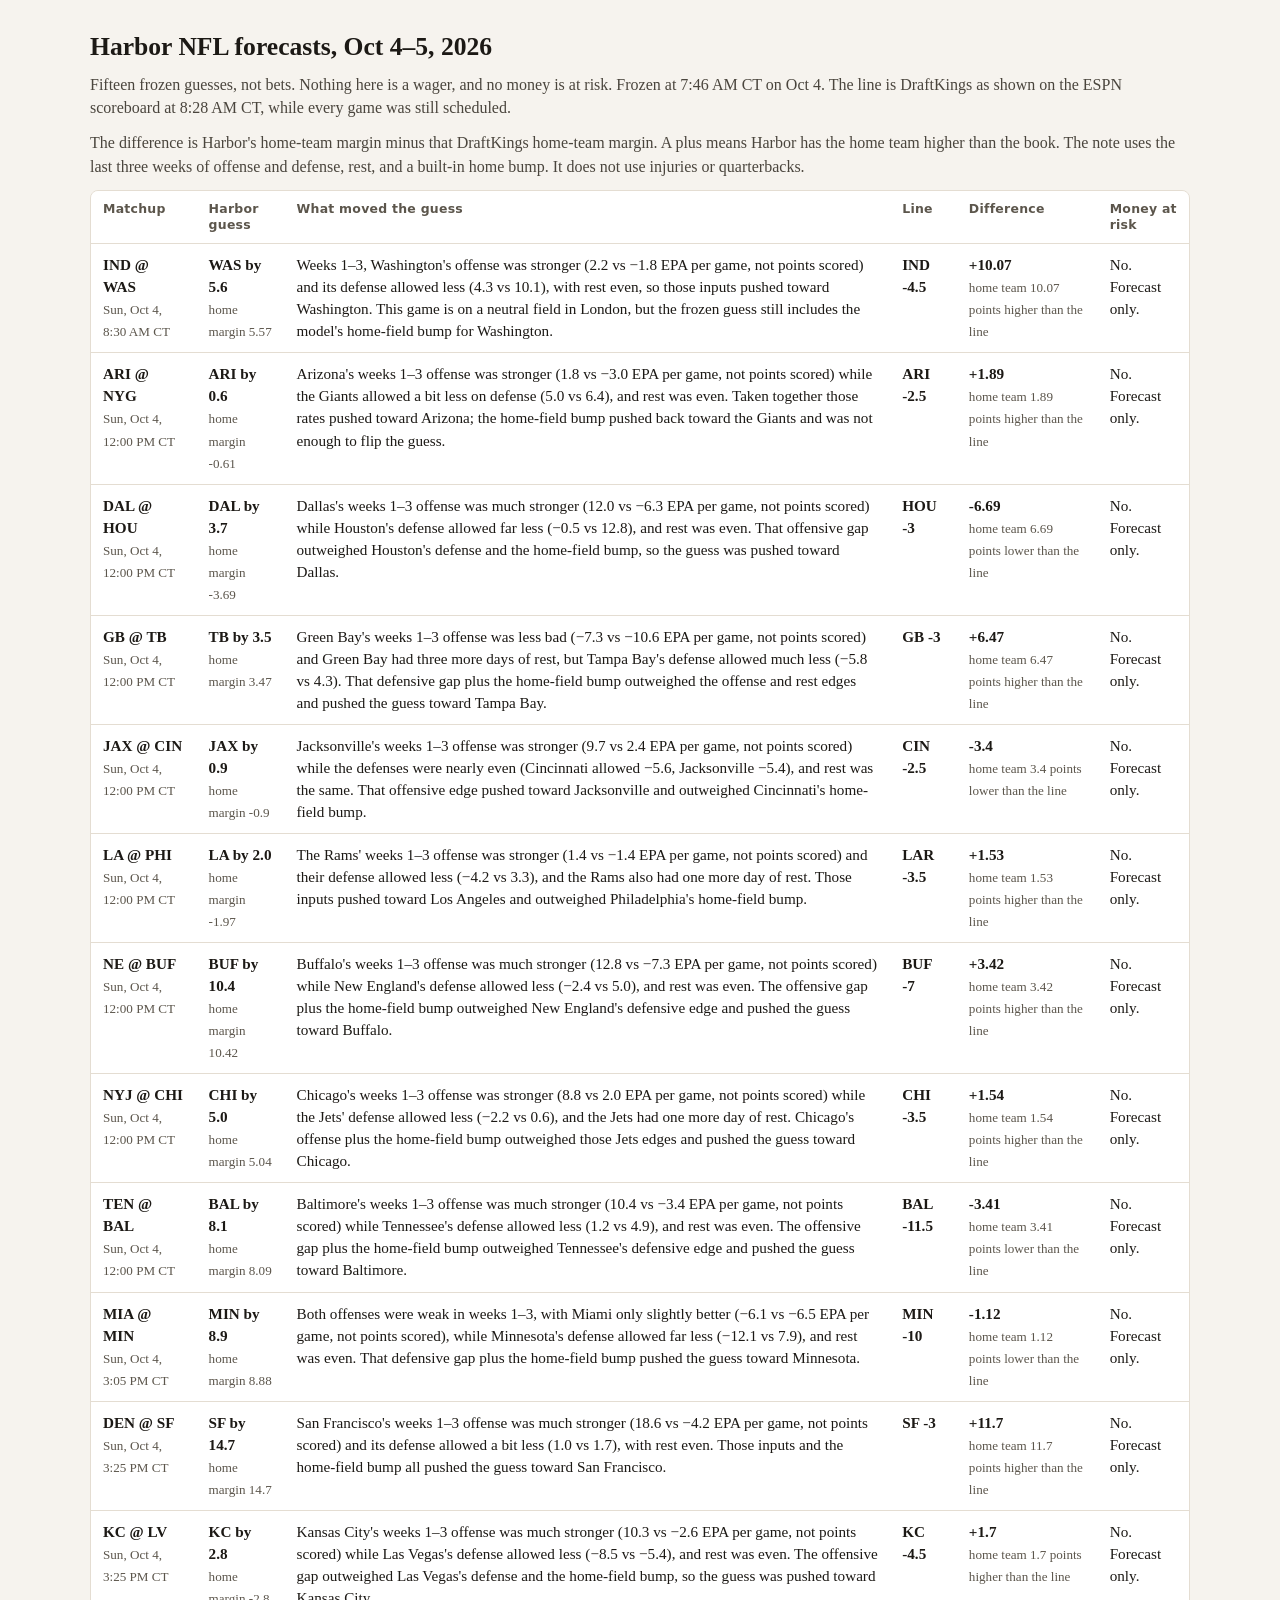
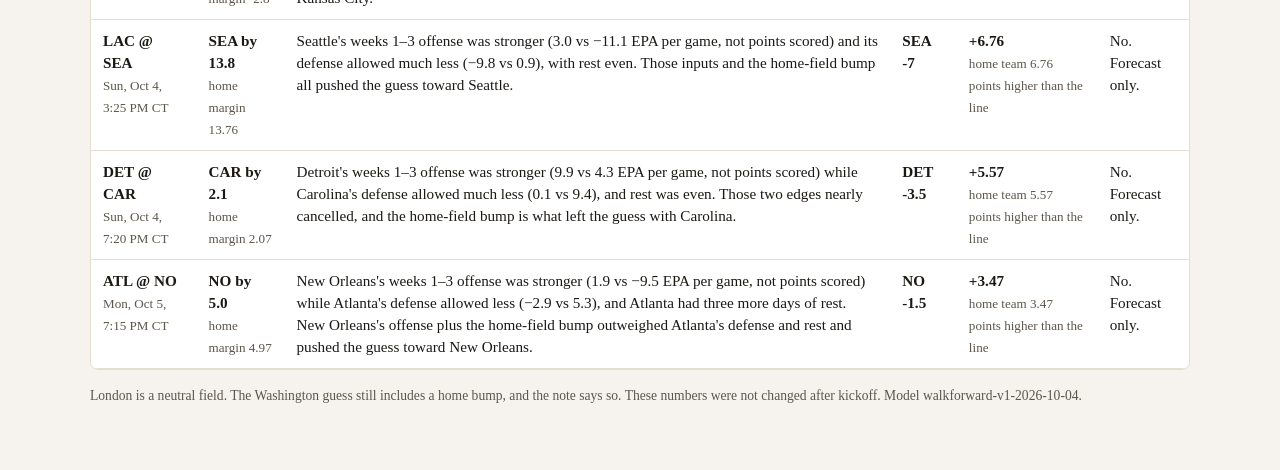
==== public/nfl-forecasts-2026-10-04.html @ 03a03432 "Publish a public copy of the Oct 4 NFL forecast table. The operating desk stays behind sign-in. This" ====
<!DOCTYPE html>
<html lang="en">
<head>
<meta charset="utf-8">
<meta name="viewport" content="width=device-width, initial-scale=1">
<title>Harbor NFL forecasts, Oct 4–5, 2026</title>
<style>
  :root { color-scheme: light; }
  body { margin: 0; font: 16px/1.45 Georgia, "Iowan Old Style", serif; color: #1c1915; background: #f6f3ee; }
  main { max-width: 1100px; margin: 0 auto; padding: 28px 18px 64px; }
  h1 { font-size: 1.6rem; font-weight: 600; margin: 0 0 8px; }
  p { margin: 0 0 12px; }
  .note { color: #4a453d; }
  table { width: 100%; border-collapse: collapse; background: #fff; }
  th, td { text-align: left; vertical-align: top; padding: 10px 12px; border-bottom: 1px solid #e4ddd2; }
  th { font: 600 0.78rem/1.3 system-ui, sans-serif; letter-spacing: 0.02em; color: #5c564c; }
  td { font-size: 0.95rem; }
  .sub { color: #5c564c; font-size: 0.82rem; }
  .wrap { overflow-x: auto; border: 1px solid #e4ddd2; border-radius: 8px; }
  footer { margin-top: 16px; color: #5c564c; font-size: 0.85rem; }
</style>
</head>
<body>
<main>
  <h1>Harbor NFL forecasts, Oct 4–5, 2026</h1>
  <p class="note">Fifteen frozen guesses, not bets. Nothing here is a wager, and no money is at risk. Frozen at 7:46 AM CT on Oct 4. The line is DraftKings as shown on the ESPN scoreboard at 8:28 AM CT, while every game was still scheduled.</p>
  <p class="note">The difference is Harbor's home-team margin minus that DraftKings home-team margin. A plus means Harbor has the home team higher than the book. The note uses the last three weeks of offense and defense, rest, and a built-in home bump. It does not use injuries or quarterbacks.</p>
  <div class="wrap">
  <table>
    <thead><tr>
      <th>Matchup</th><th>Harbor guess</th><th>What moved the guess</th><th>Line</th><th>Difference</th><th>Money at risk</th>
    </tr></thead>
    <tbody>
    <tr>
<td><strong>IND @ WAS</strong><br><span class="sub">Sun, Oct 4, 8:30 AM CT</span></td>
<td><strong>WAS by 5.6</strong><br><span class="sub">home margin 5.57</span></td>
<td>Weeks 1–3, Washington's offense was stronger (2.2 vs −1.8 EPA per game, not points scored) and its defense allowed less (4.3 vs 10.1), with rest even, so those inputs pushed toward Washington. This game is on a neutral field in London, but the frozen guess still includes the model's home-field bump for Washington.</td>
<td><strong>IND -4.5</strong></td>
<td><strong>+10.07</strong><br><span class="sub">home team 10.07 points higher than the line</span></td>
<td>No. Forecast only.</td>
</tr><tr>
<td><strong>ARI @ NYG</strong><br><span class="sub">Sun, Oct 4, 12:00 PM CT</span></td>
<td><strong>ARI by 0.6</strong><br><span class="sub">home margin -0.61</span></td>
<td>Arizona's weeks 1–3 offense was stronger (1.8 vs −3.0 EPA per game, not points scored) while the Giants allowed a bit less on defense (5.0 vs 6.4), and rest was even. Taken together those rates pushed toward Arizona; the home-field bump pushed back toward the Giants and was not enough to flip the guess.</td>
<td><strong>ARI -2.5</strong></td>
<td><strong>+1.89</strong><br><span class="sub">home team 1.89 points higher than the line</span></td>
<td>No. Forecast only.</td>
</tr><tr>
<td><strong>DAL @ HOU</strong><br><span class="sub">Sun, Oct 4, 12:00 PM CT</span></td>
<td><strong>DAL by 3.7</strong><br><span class="sub">home margin -3.69</span></td>
<td>Dallas's weeks 1–3 offense was much stronger (12.0 vs −6.3 EPA per game, not points scored) while Houston's defense allowed far less (−0.5 vs 12.8), and rest was even. That offensive gap outweighed Houston's defense and the home-field bump, so the guess was pushed toward Dallas.</td>
<td><strong>HOU -3</strong></td>
<td><strong>-6.69</strong><br><span class="sub">home team 6.69 points lower than the line</span></td>
<td>No. Forecast only.</td>
</tr><tr>
<td><strong>GB @ TB</strong><br><span class="sub">Sun, Oct 4, 12:00 PM CT</span></td>
<td><strong>TB by 3.5</strong><br><span class="sub">home margin 3.47</span></td>
<td>Green Bay's weeks 1–3 offense was less bad (−7.3 vs −10.6 EPA per game, not points scored) and Green Bay had three more days of rest, but Tampa Bay's defense allowed much less (−5.8 vs 4.3). That defensive gap plus the home-field bump outweighed the offense and rest edges and pushed the guess toward Tampa Bay.</td>
<td><strong>GB -3</strong></td>
<td><strong>+6.47</strong><br><span class="sub">home team 6.47 points higher than the line</span></td>
<td>No. Forecast only.</td>
</tr><tr>
<td><strong>JAX @ CIN</strong><br><span class="sub">Sun, Oct 4, 12:00 PM CT</span></td>
<td><strong>JAX by 0.9</strong><br><span class="sub">home margin -0.9</span></td>
<td>Jacksonville's weeks 1–3 offense was stronger (9.7 vs 2.4 EPA per game, not points scored) while the defenses were nearly even (Cincinnati allowed −5.6, Jacksonville −5.4), and rest was the same. That offensive edge pushed toward Jacksonville and outweighed Cincinnati's home-field bump.</td>
<td><strong>CIN -2.5</strong></td>
<td><strong>-3.4</strong><br><span class="sub">home team 3.4 points lower than the line</span></td>
<td>No. Forecast only.</td>
</tr><tr>
<td><strong>LA @ PHI</strong><br><span class="sub">Sun, Oct 4, 12:00 PM CT</span></td>
<td><strong>LA by 2.0</strong><br><span class="sub">home margin -1.97</span></td>
<td>The Rams' weeks 1–3 offense was stronger (1.4 vs −1.4 EPA per game, not points scored) and their defense allowed less (−4.2 vs 3.3), and the Rams also had one more day of rest. Those inputs pushed toward Los Angeles and outweighed Philadelphia's home-field bump.</td>
<td><strong>LAR -3.5</strong></td>
<td><strong>+1.53</strong><br><span class="sub">home team 1.53 points higher than the line</span></td>
<td>No. Forecast only.</td>
</tr><tr>
<td><strong>NE @ BUF</strong><br><span class="sub">Sun, Oct 4, 12:00 PM CT</span></td>
<td><strong>BUF by 10.4</strong><br><span class="sub">home margin 10.42</span></td>
<td>Buffalo's weeks 1–3 offense was much stronger (12.8 vs −7.3 EPA per game, not points scored) while New England's defense allowed less (−2.4 vs 5.0), and rest was even. The offensive gap plus the home-field bump outweighed New England's defensive edge and pushed the guess toward Buffalo.</td>
<td><strong>BUF -7</strong></td>
<td><strong>+3.42</strong><br><span class="sub">home team 3.42 points higher than the line</span></td>
<td>No. Forecast only.</td>
</tr><tr>
<td><strong>NYJ @ CHI</strong><br><span class="sub">Sun, Oct 4, 12:00 PM CT</span></td>
<td><strong>CHI by 5.0</strong><br><span class="sub">home margin 5.04</span></td>
<td>Chicago's weeks 1–3 offense was stronger (8.8 vs 2.0 EPA per game, not points scored) while the Jets' defense allowed less (−2.2 vs 0.6), and the Jets had one more day of rest. Chicago's offense plus the home-field bump outweighed those Jets edges and pushed the guess toward Chicago.</td>
<td><strong>CHI -3.5</strong></td>
<td><strong>+1.54</strong><br><span class="sub">home team 1.54 points higher than the line</span></td>
<td>No. Forecast only.</td>
</tr><tr>
<td><strong>TEN @ BAL</strong><br><span class="sub">Sun, Oct 4, 12:00 PM CT</span></td>
<td><strong>BAL by 8.1</strong><br><span class="sub">home margin 8.09</span></td>
<td>Baltimore's weeks 1–3 offense was much stronger (10.4 vs −3.4 EPA per game, not points scored) while Tennessee's defense allowed less (1.2 vs 4.9), and rest was even. The offensive gap plus the home-field bump outweighed Tennessee's defensive edge and pushed the guess toward Baltimore.</td>
<td><strong>BAL -11.5</strong></td>
<td><strong>-3.41</strong><br><span class="sub">home team 3.41 points lower than the line</span></td>
<td>No. Forecast only.</td>
</tr><tr>
<td><strong>MIA @ MIN</strong><br><span class="sub">Sun, Oct 4, 3:05 PM CT</span></td>
<td><strong>MIN by 8.9</strong><br><span class="sub">home margin 8.88</span></td>
<td>Both offenses were weak in weeks 1–3, with Miami only slightly better (−6.1 vs −6.5 EPA per game, not points scored), while Minnesota's defense allowed far less (−12.1 vs 7.9), and rest was even. That defensive gap plus the home-field bump pushed the guess toward Minnesota.</td>
<td><strong>MIN -10</strong></td>
<td><strong>-1.12</strong><br><span class="sub">home team 1.12 points lower than the line</span></td>
<td>No. Forecast only.</td>
</tr><tr>
<td><strong>DEN @ SF</strong><br><span class="sub">Sun, Oct 4, 3:25 PM CT</span></td>
<td><strong>SF by 14.7</strong><br><span class="sub">home margin 14.7</span></td>
<td>San Francisco's weeks 1–3 offense was much stronger (18.6 vs −4.2 EPA per game, not points scored) and its defense allowed a bit less (1.0 vs 1.7), with rest even. Those inputs and the home-field bump all pushed the guess toward San Francisco.</td>
<td><strong>SF -3</strong></td>
<td><strong>+11.7</strong><br><span class="sub">home team 11.7 points higher than the line</span></td>
<td>No. Forecast only.</td>
</tr><tr>
<td><strong>KC @ LV</strong><br><span class="sub">Sun, Oct 4, 3:25 PM CT</span></td>
<td><strong>KC by 2.8</strong><br><span class="sub">home margin -2.8</span></td>
<td>Kansas City's weeks 1–3 offense was much stronger (10.3 vs −2.6 EPA per game, not points scored) while Las Vegas's defense allowed less (−8.5 vs −5.4), and rest was even. The offensive gap outweighed Las Vegas's defense and the home-field bump, so the guess was pushed toward Kansas City.</td>
<td><strong>KC -4.5</strong></td>
<td><strong>+1.7</strong><br><span class="sub">home team 1.7 points higher than the line</span></td>
<td>No. Forecast only.</td>
</tr><tr>
<td><strong>LAC @ SEA</strong><br><span class="sub">Sun, Oct 4, 3:25 PM CT</span></td>
<td><strong>SEA by 13.8</strong><br><span class="sub">home margin 13.76</span></td>
<td>Seattle's weeks 1–3 offense was stronger (3.0 vs −11.1 EPA per game, not points scored) and its defense allowed much less (−9.8 vs 0.9), with rest even. Those inputs and the home-field bump all pushed the guess toward Seattle.</td>
<td><strong>SEA -7</strong></td>
<td><strong>+6.76</strong><br><span class="sub">home team 6.76 points higher than the line</span></td>
<td>No. Forecast only.</td>
</tr><tr>
<td><strong>DET @ CAR</strong><br><span class="sub">Sun, Oct 4, 7:20 PM CT</span></td>
<td><strong>CAR by 2.1</strong><br><span class="sub">home margin 2.07</span></td>
<td>Detroit's weeks 1–3 offense was stronger (9.9 vs 4.3 EPA per game, not points scored) while Carolina's defense allowed much less (0.1 vs 9.4), and rest was even. Those two edges nearly cancelled, and the home-field bump is what left the guess with Carolina.</td>
<td><strong>DET -3.5</strong></td>
<td><strong>+5.57</strong><br><span class="sub">home team 5.57 points higher than the line</span></td>
<td>No. Forecast only.</td>
</tr><tr>
<td><strong>ATL @ NO</strong><br><span class="sub">Mon, Oct 5, 7:15 PM CT</span></td>
<td><strong>NO by 5.0</strong><br><span class="sub">home margin 4.97</span></td>
<td>New Orleans's weeks 1–3 offense was stronger (1.9 vs −9.5 EPA per game, not points scored) while Atlanta's defense allowed less (−2.9 vs 5.3), and Atlanta had three more days of rest. New Orleans's offense plus the home-field bump outweighed Atlanta's defense and rest and pushed the guess toward New Orleans.</td>
<td><strong>NO -1.5</strong></td>
<td><strong>+3.47</strong><br><span class="sub">home team 3.47 points higher than the line</span></td>
<td>No. Forecast only.</td>
</tr>
    </tbody>
  </table>
  </div>
  <footer>London is a neutral field. The Washington guess still includes a home bump, and the note says so. These numbers were not changed after kickoff. Model walkforward-v1-2026-10-04.</footer>
</main>
</body>
</html>
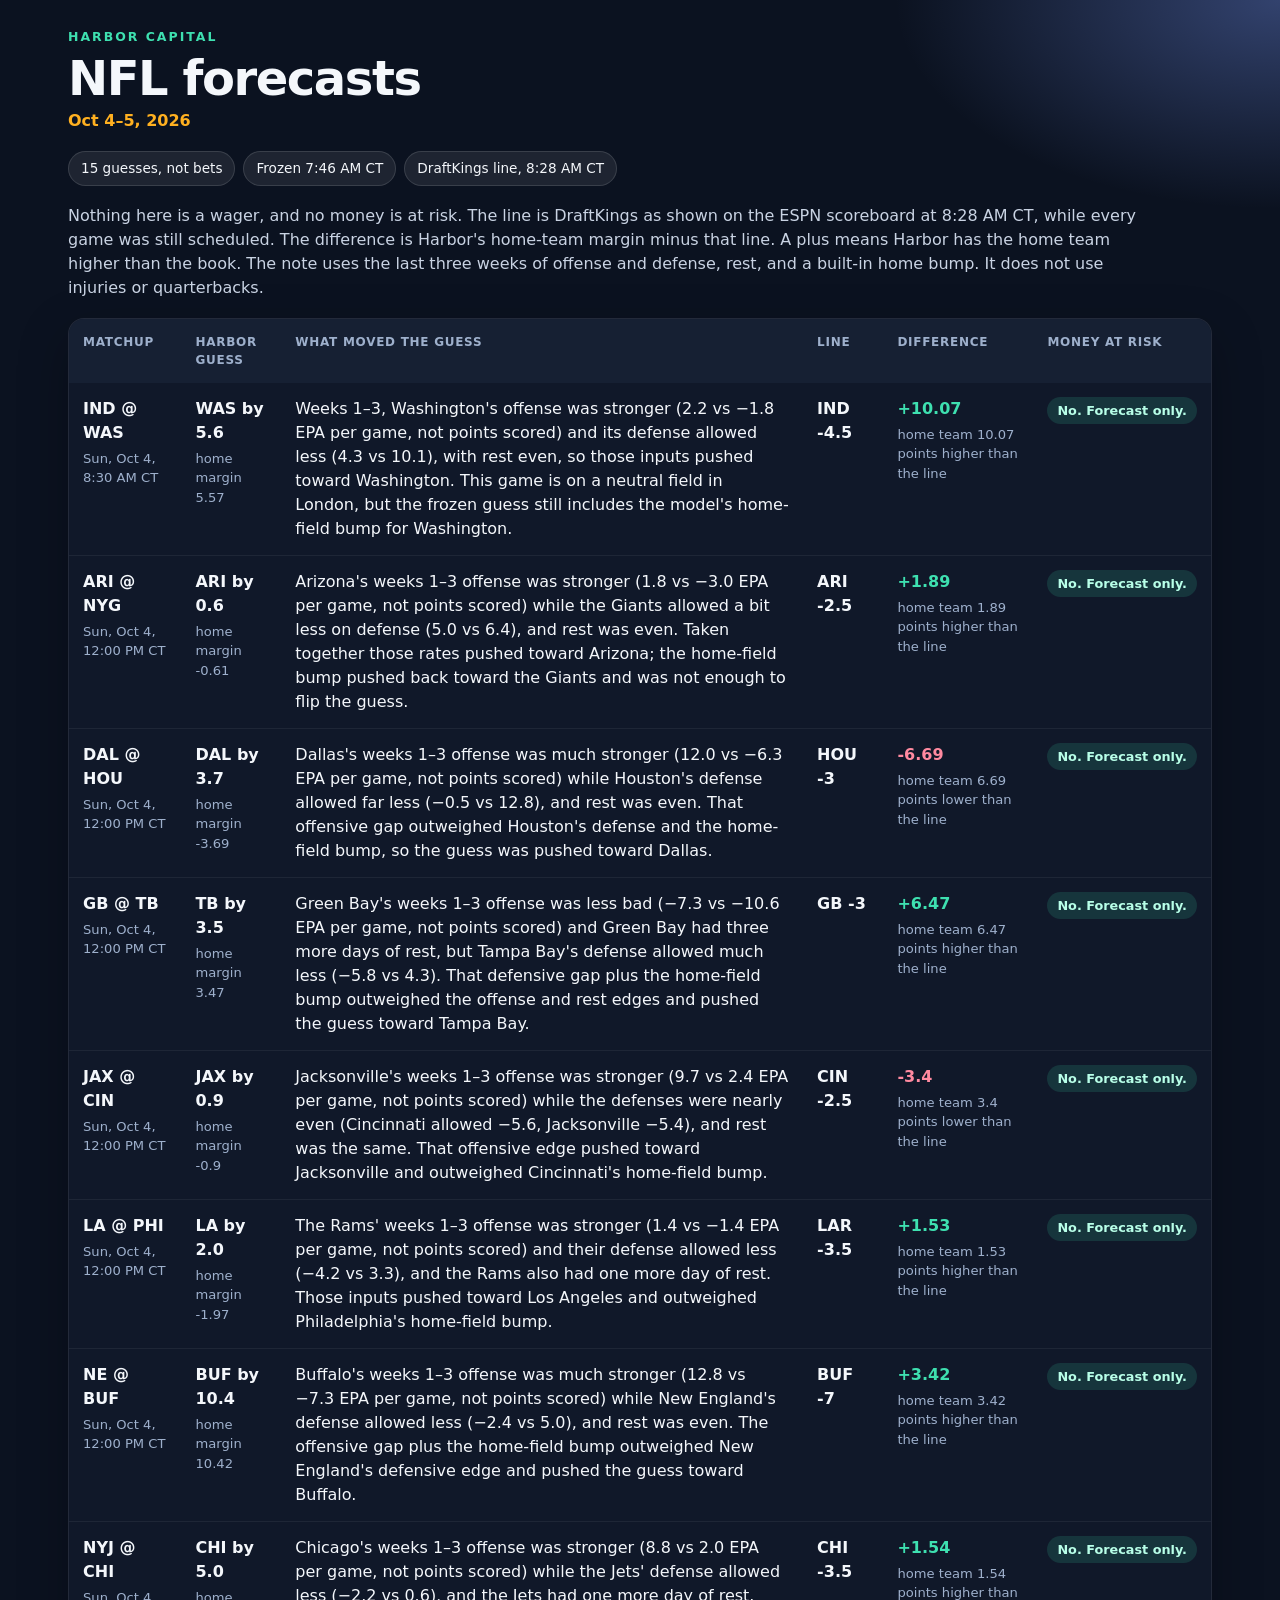
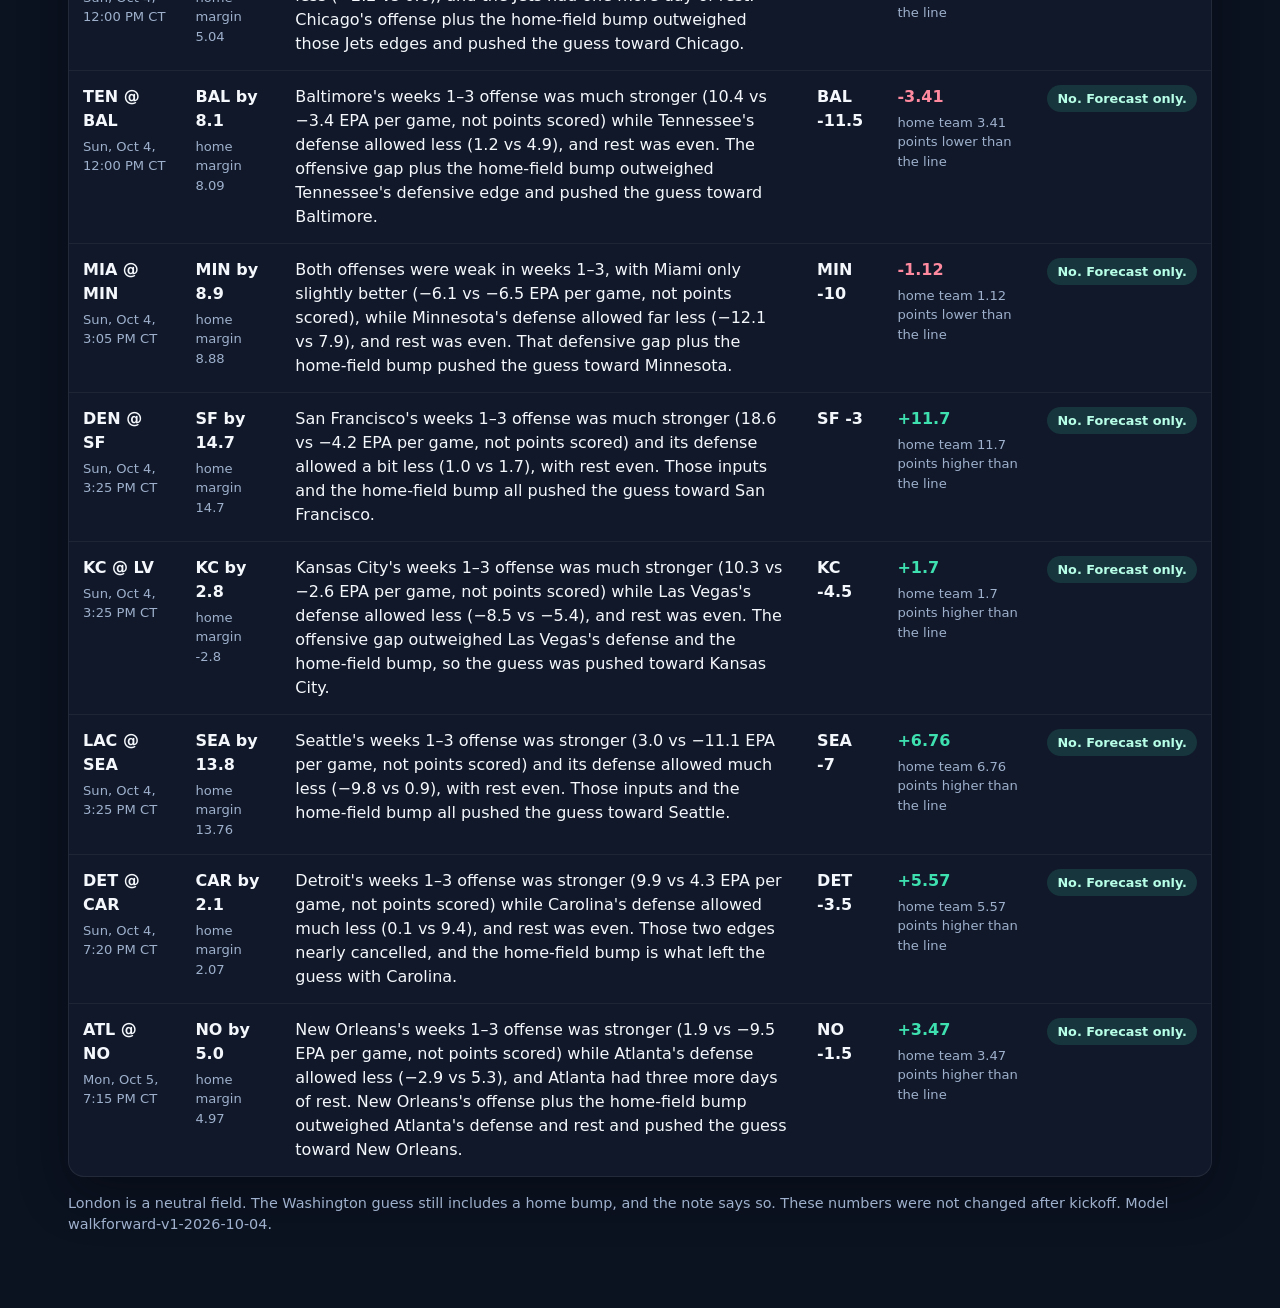
==== commit 2393a58a: "Give the public NFL forecast page a brighter look. Same 15 rows and the same words. Dark board, teal" ====
--- a/public/nfl-forecasts-2026-10-04.html
+++ b/public/nfl-forecasts-2026-10-04.html
@@ -5,26 +5,87 @@
 <meta name="viewport" content="width=device-width, initial-scale=1">
 <title>Harbor NFL forecasts, Oct 4–5, 2026</title>
 <style>
-  :root { color-scheme: light; }
-  body { margin: 0; font: 16px/1.45 Georgia, "Iowan Old Style", serif; color: #1c1915; background: #f6f3ee; }
-  main { max-width: 1100px; margin: 0 auto; padding: 28px 18px 64px; }
-  h1 { font-size: 1.6rem; font-weight: 600; margin: 0 0 8px; }
-  p { margin: 0 0 12px; }
-  .note { color: #4a453d; }
-  table { width: 100%; border-collapse: collapse; background: #fff; }
-  th, td { text-align: left; vertical-align: top; padding: 10px 12px; border-bottom: 1px solid #e4ddd2; }
-  th { font: 600 0.78rem/1.3 system-ui, sans-serif; letter-spacing: 0.02em; color: #5c564c; }
-  td { font-size: 0.95rem; }
-  .sub { color: #5c564c; font-size: 0.82rem; }
-  .wrap { overflow-x: auto; border: 1px solid #e4ddd2; border-radius: 8px; }
-  footer { margin-top: 16px; color: #5c564c; font-size: 0.85rem; }
+  :root { color-scheme: dark; }
+  * { box-sizing: border-box; }
+  body {
+    margin: 0;
+    font: 16px/1.5 "Segoe UI", system-ui, sans-serif;
+    color: #f4f7fb;
+    background:
+      radial-gradient(900px 420px at 8% -10%, rgba(62, 224, 176, 0.28), transparent 60%),
+      radial-gradient(700px 380px at 100% 0%, rgba(124, 156, 255, 0.35), transparent 55%),
+      #0b1220;
+  }
+  main { max-width: 1180px; margin: 0 auto; padding: 28px 18px 72px; }
+  .hero { margin-bottom: 18px; }
+  .kicker {
+    margin: 0 0 6px;
+    font-size: 0.78rem;
+    font-weight: 700;
+    letter-spacing: 0.16em;
+    text-transform: uppercase;
+    color: #3ee0b0;
+  }
+  h1 { margin: 0; font-size: clamp(2rem, 4vw, 3rem); line-height: 1.05; letter-spacing: -0.03em; }
+  .when { margin: 6px 0 0; color: #ffb020; font-weight: 700; }
+  .chips { display: flex; flex-wrap: wrap; gap: 8px; margin: 18px 0; }
+  .chips span {
+    background: rgba(255,255,255,0.08);
+    border: 1px solid rgba(255,255,255,0.12);
+    border-radius: 999px;
+    padding: 6px 12px;
+    font-size: 0.85rem;
+  }
+  .lead { color: #c9d3e3; max-width: 68rem; margin: 0 0 18px; }
+  .wrap {
+    overflow-x: auto;
+    border-radius: 16px;
+    background: rgba(18, 26, 43, 0.92);
+    border: 1px solid rgba(255,255,255,0.08);
+    box-shadow: 0 18px 50px rgba(0,0,0,0.28);
+  }
+  table { width: 100%; border-collapse: collapse; min-width: 860px; }
+  th, td { text-align: left; vertical-align: top; padding: 14px 14px; }
+  th {
+    font-size: 0.75rem;
+    letter-spacing: 0.06em;
+    text-transform: uppercase;
+    color: #9eb0cc;
+    background: #162033;
+    position: sticky;
+    top: 0;
+  }
+  tr + tr td { border-top: 1px solid rgba(255,255,255,0.06); }
+  tbody tr:hover td { background: rgba(62, 224, 176, 0.06); }
+  .sub { display: block; margin-top: 4px; color: #9eb0cc; font-size: 0.82rem; font-weight: 500; }
+  .up { color: #3ee0b0; }
+  .down { color: #ff8aa0; }
+  .safe {
+    display: inline-block;
+    background: rgba(62, 224, 176, 0.14);
+    color: #b8ffe8;
+    border-radius: 999px;
+    padding: 4px 10px;
+    font-size: 0.8rem;
+    font-weight: 700;
+    white-space: nowrap;
+  }
+  footer { margin-top: 16px; color: #9eb0cc; font-size: 0.9rem; }
 </style>
 </head>
 <body>
 <main>
-  <h1>Harbor NFL forecasts, Oct 4–5, 2026</h1>
-  <p class="note">Fifteen frozen guesses, not bets. Nothing here is a wager, and no money is at risk. Frozen at 7:46 AM CT on Oct 4. The line is DraftKings as shown on the ESPN scoreboard at 8:28 AM CT, while every game was still scheduled.</p>
-  <p class="note">The difference is Harbor's home-team margin minus that DraftKings home-team margin. A plus means Harbor has the home team higher than the book. The note uses the last three weeks of offense and defense, rest, and a built-in home bump. It does not use injuries or quarterbacks.</p>
+  <header class="hero">
+    <p class="kicker">Harbor Capital</p>
+    <h1>NFL forecasts</h1>
+    <p class="when">Oct 4–5, 2026</p>
+  </header>
+  <div class="chips">
+    <span>15 guesses, not bets</span>
+    <span>Frozen 7:46 AM CT</span>
+    <span>DraftKings line, 8:28 AM CT</span>
+  </div>
+  <p class="lead">Nothing here is a wager, and no money is at risk. The line is DraftKings as shown on the ESPN scoreboard at 8:28 AM CT, while every game was still scheduled. The difference is Harbor's home-team margin minus that line. A plus means Harbor has the home team higher than the book. The note uses the last three weeks of offense and defense, rest, and a built-in home bump. It does not use injuries or quarterbacks.</p>
   <div class="wrap">
   <table>
     <thead><tr>
@@ -36,106 +97,106 @@
 <td><strong>WAS by 5.6</strong><br><span class="sub">home margin 5.57</span></td>
 <td>Weeks 1–3, Washington's offense was stronger (2.2 vs −1.8 EPA per game, not points scored) and its defense allowed less (4.3 vs 10.1), with rest even, so those inputs pushed toward Washington. This game is on a neutral field in London, but the frozen guess still includes the model's home-field bump for Washington.</td>
 <td><strong>IND -4.5</strong></td>
-<td><strong>+10.07</strong><br><span class="sub">home team 10.07 points higher than the line</span></td>
-<td>No. Forecast only.</td>
+<td><strong class="up">+10.07</strong><br><span class="sub">home team 10.07 points higher than the line</span></td>
+<td><span class="safe">No. Forecast only.</span></td>
 </tr><tr>
 <td><strong>ARI @ NYG</strong><br><span class="sub">Sun, Oct 4, 12:00 PM CT</span></td>
 <td><strong>ARI by 0.6</strong><br><span class="sub">home margin -0.61</span></td>
 <td>Arizona's weeks 1–3 offense was stronger (1.8 vs −3.0 EPA per game, not points scored) while the Giants allowed a bit less on defense (5.0 vs 6.4), and rest was even. Taken together those rates pushed toward Arizona; the home-field bump pushed back toward the Giants and was not enough to flip the guess.</td>
 <td><strong>ARI -2.5</strong></td>
-<td><strong>+1.89</strong><br><span class="sub">home team 1.89 points higher than the line</span></td>
-<td>No. Forecast only.</td>
+<td><strong class="up">+1.89</strong><br><span class="sub">home team 1.89 points higher than the line</span></td>
+<td><span class="safe">No. Forecast only.</span></td>
 </tr><tr>
 <td><strong>DAL @ HOU</strong><br><span class="sub">Sun, Oct 4, 12:00 PM CT</span></td>
 <td><strong>DAL by 3.7</strong><br><span class="sub">home margin -3.69</span></td>
 <td>Dallas's weeks 1–3 offense was much stronger (12.0 vs −6.3 EPA per game, not points scored) while Houston's defense allowed far less (−0.5 vs 12.8), and rest was even. That offensive gap outweighed Houston's defense and the home-field bump, so the guess was pushed toward Dallas.</td>
 <td><strong>HOU -3</strong></td>
-<td><strong>-6.69</strong><br><span class="sub">home team 6.69 points lower than the line</span></td>
-<td>No. Forecast only.</td>
+<td><strong class="down">-6.69</strong><br><span class="sub">home team 6.69 points lower than the line</span></td>
+<td><span class="safe">No. Forecast only.</span></td>
 </tr><tr>
 <td><strong>GB @ TB</strong><br><span class="sub">Sun, Oct 4, 12:00 PM CT</span></td>
 <td><strong>TB by 3.5</strong><br><span class="sub">home margin 3.47</span></td>
 <td>Green Bay's weeks 1–3 offense was less bad (−7.3 vs −10.6 EPA per game, not points scored) and Green Bay had three more days of rest, but Tampa Bay's defense allowed much less (−5.8 vs 4.3). That defensive gap plus the home-field bump outweighed the offense and rest edges and pushed the guess toward Tampa Bay.</td>
 <td><strong>GB -3</strong></td>
-<td><strong>+6.47</strong><br><span class="sub">home team 6.47 points higher than the line</span></td>
-<td>No. Forecast only.</td>
+<td><strong class="up">+6.47</strong><br><span class="sub">home team 6.47 points higher than the line</span></td>
+<td><span class="safe">No. Forecast only.</span></td>
 </tr><tr>
 <td><strong>JAX @ CIN</strong><br><span class="sub">Sun, Oct 4, 12:00 PM CT</span></td>
 <td><strong>JAX by 0.9</strong><br><span class="sub">home margin -0.9</span></td>
 <td>Jacksonville's weeks 1–3 offense was stronger (9.7 vs 2.4 EPA per game, not points scored) while the defenses were nearly even (Cincinnati allowed −5.6, Jacksonville −5.4), and rest was the same. That offensive edge pushed toward Jacksonville and outweighed Cincinnati's home-field bump.</td>
 <td><strong>CIN -2.5</strong></td>
-<td><strong>-3.4</strong><br><span class="sub">home team 3.4 points lower than the line</span></td>
-<td>No. Forecast only.</td>
+<td><strong class="down">-3.4</strong><br><span class="sub">home team 3.4 points lower than the line</span></td>
+<td><span class="safe">No. Forecast only.</span></td>
 </tr><tr>
 <td><strong>LA @ PHI</strong><br><span class="sub">Sun, Oct 4, 12:00 PM CT</span></td>
 <td><strong>LA by 2.0</strong><br><span class="sub">home margin -1.97</span></td>
 <td>The Rams' weeks 1–3 offense was stronger (1.4 vs −1.4 EPA per game, not points scored) and their defense allowed less (−4.2 vs 3.3), and the Rams also had one more day of rest. Those inputs pushed toward Los Angeles and outweighed Philadelphia's home-field bump.</td>
 <td><strong>LAR -3.5</strong></td>
-<td><strong>+1.53</strong><br><span class="sub">home team 1.53 points higher than the line</span></td>
-<td>No. Forecast only.</td>
+<td><strong class="up">+1.53</strong><br><span class="sub">home team 1.53 points higher than the line</span></td>
+<td><span class="safe">No. Forecast only.</span></td>
 </tr><tr>
 <td><strong>NE @ BUF</strong><br><span class="sub">Sun, Oct 4, 12:00 PM CT</span></td>
 <td><strong>BUF by 10.4</strong><br><span class="sub">home margin 10.42</span></td>
 <td>Buffalo's weeks 1–3 offense was much stronger (12.8 vs −7.3 EPA per game, not points scored) while New England's defense allowed less (−2.4 vs 5.0), and rest was even. The offensive gap plus the home-field bump outweighed New England's defensive edge and pushed the guess toward Buffalo.</td>
 <td><strong>BUF -7</strong></td>
-<td><strong>+3.42</strong><br><span class="sub">home team 3.42 points higher than the line</span></td>
-<td>No. Forecast only.</td>
+<td><strong class="up">+3.42</strong><br><span class="sub">home team 3.42 points higher than the line</span></td>
+<td><span class="safe">No. Forecast only.</span></td>
 </tr><tr>
 <td><strong>NYJ @ CHI</strong><br><span class="sub">Sun, Oct 4, 12:00 PM CT</span></td>
 <td><strong>CHI by 5.0</strong><br><span class="sub">home margin 5.04</span></td>
 <td>Chicago's weeks 1–3 offense was stronger (8.8 vs 2.0 EPA per game, not points scored) while the Jets' defense allowed less (−2.2 vs 0.6), and the Jets had one more day of rest. Chicago's offense plus the home-field bump outweighed those Jets edges and pushed the guess toward Chicago.</td>
 <td><strong>CHI -3.5</strong></td>
-<td><strong>+1.54</strong><br><span class="sub">home team 1.54 points higher than the line</span></td>
-<td>No. Forecast only.</td>
+<td><strong class="up">+1.54</strong><br><span class="sub">home team 1.54 points higher than the line</span></td>
+<td><span class="safe">No. Forecast only.</span></td>
 </tr><tr>
 <td><strong>TEN @ BAL</strong><br><span class="sub">Sun, Oct 4, 12:00 PM CT</span></td>
 <td><strong>BAL by 8.1</strong><br><span class="sub">home margin 8.09</span></td>
 <td>Baltimore's weeks 1–3 offense was much stronger (10.4 vs −3.4 EPA per game, not points scored) while Tennessee's defense allowed less (1.2 vs 4.9), and rest was even. The offensive gap plus the home-field bump outweighed Tennessee's defensive edge and pushed the guess toward Baltimore.</td>
 <td><strong>BAL -11.5</strong></td>
-<td><strong>-3.41</strong><br><span class="sub">home team 3.41 points lower than the line</span></td>
-<td>No. Forecast only.</td>
+<td><strong class="down">-3.41</strong><br><span class="sub">home team 3.41 points lower than the line</span></td>
+<td><span class="safe">No. Forecast only.</span></td>
 </tr><tr>
 <td><strong>MIA @ MIN</strong><br><span class="sub">Sun, Oct 4, 3:05 PM CT</span></td>
 <td><strong>MIN by 8.9</strong><br><span class="sub">home margin 8.88</span></td>
 <td>Both offenses were weak in weeks 1–3, with Miami only slightly better (−6.1 vs −6.5 EPA per game, not points scored), while Minnesota's defense allowed far less (−12.1 vs 7.9), and rest was even. That defensive gap plus the home-field bump pushed the guess toward Minnesota.</td>
 <td><strong>MIN -10</strong></td>
-<td><strong>-1.12</strong><br><span class="sub">home team 1.12 points lower than the line</span></td>
-<td>No. Forecast only.</td>
+<td><strong class="down">-1.12</strong><br><span class="sub">home team 1.12 points lower than the line</span></td>
+<td><span class="safe">No. Forecast only.</span></td>
 </tr><tr>
 <td><strong>DEN @ SF</strong><br><span class="sub">Sun, Oct 4, 3:25 PM CT</span></td>
 <td><strong>SF by 14.7</strong><br><span class="sub">home margin 14.7</span></td>
 <td>San Francisco's weeks 1–3 offense was much stronger (18.6 vs −4.2 EPA per game, not points scored) and its defense allowed a bit less (1.0 vs 1.7), with rest even. Those inputs and the home-field bump all pushed the guess toward San Francisco.</td>
 <td><strong>SF -3</strong></td>
-<td><strong>+11.7</strong><br><span class="sub">home team 11.7 points higher than the line</span></td>
-<td>No. Forecast only.</td>
+<td><strong class="up">+11.7</strong><br><span class="sub">home team 11.7 points higher than the line</span></td>
+<td><span class="safe">No. Forecast only.</span></td>
 </tr><tr>
 <td><strong>KC @ LV</strong><br><span class="sub">Sun, Oct 4, 3:25 PM CT</span></td>
 <td><strong>KC by 2.8</strong><br><span class="sub">home margin -2.8</span></td>
 <td>Kansas City's weeks 1–3 offense was much stronger (10.3 vs −2.6 EPA per game, not points scored) while Las Vegas's defense allowed less (−8.5 vs −5.4), and rest was even. The offensive gap outweighed Las Vegas's defense and the home-field bump, so the guess was pushed toward Kansas City.</td>
 <td><strong>KC -4.5</strong></td>
-<td><strong>+1.7</strong><br><span class="sub">home team 1.7 points higher than the line</span></td>
-<td>No. Forecast only.</td>
+<td><strong class="up">+1.7</strong><br><span class="sub">home team 1.7 points higher than the line</span></td>
+<td><span class="safe">No. Forecast only.</span></td>
 </tr><tr>
 <td><strong>LAC @ SEA</strong><br><span class="sub">Sun, Oct 4, 3:25 PM CT</span></td>
 <td><strong>SEA by 13.8</strong><br><span class="sub">home margin 13.76</span></td>
 <td>Seattle's weeks 1–3 offense was stronger (3.0 vs −11.1 EPA per game, not points scored) and its defense allowed much less (−9.8 vs 0.9), with rest even. Those inputs and the home-field bump all pushed the guess toward Seattle.</td>
 <td><strong>SEA -7</strong></td>
-<td><strong>+6.76</strong><br><span class="sub">home team 6.76 points higher than the line</span></td>
-<td>No. Forecast only.</td>
+<td><strong class="up">+6.76</strong><br><span class="sub">home team 6.76 points higher than the line</span></td>
+<td><span class="safe">No. Forecast only.</span></td>
 </tr><tr>
 <td><strong>DET @ CAR</strong><br><span class="sub">Sun, Oct 4, 7:20 PM CT</span></td>
 <td><strong>CAR by 2.1</strong><br><span class="sub">home margin 2.07</span></td>
 <td>Detroit's weeks 1–3 offense was stronger (9.9 vs 4.3 EPA per game, not points scored) while Carolina's defense allowed much less (0.1 vs 9.4), and rest was even. Those two edges nearly cancelled, and the home-field bump is what left the guess with Carolina.</td>
 <td><strong>DET -3.5</strong></td>
-<td><strong>+5.57</strong><br><span class="sub">home team 5.57 points higher than the line</span></td>
-<td>No. Forecast only.</td>
+<td><strong class="up">+5.57</strong><br><span class="sub">home team 5.57 points higher than the line</span></td>
+<td><span class="safe">No. Forecast only.</span></td>
 </tr><tr>
 <td><strong>ATL @ NO</strong><br><span class="sub">Mon, Oct 5, 7:15 PM CT</span></td>
 <td><strong>NO by 5.0</strong><br><span class="sub">home margin 4.97</span></td>
 <td>New Orleans's weeks 1–3 offense was stronger (1.9 vs −9.5 EPA per game, not points scored) while Atlanta's defense allowed less (−2.9 vs 5.3), and Atlanta had three more days of rest. New Orleans's offense plus the home-field bump outweighed Atlanta's defense and rest and pushed the guess toward New Orleans.</td>
 <td><strong>NO -1.5</strong></td>
-<td><strong>+3.47</strong><br><span class="sub">home team 3.47 points higher than the line</span></td>
-<td>No. Forecast only.</td>
+<td><strong class="up">+3.47</strong><br><span class="sub">home team 3.47 points higher than the line</span></td>
+<td><span class="safe">No. Forecast only.</span></td>
 </tr>
     </tbody>
   </table>
